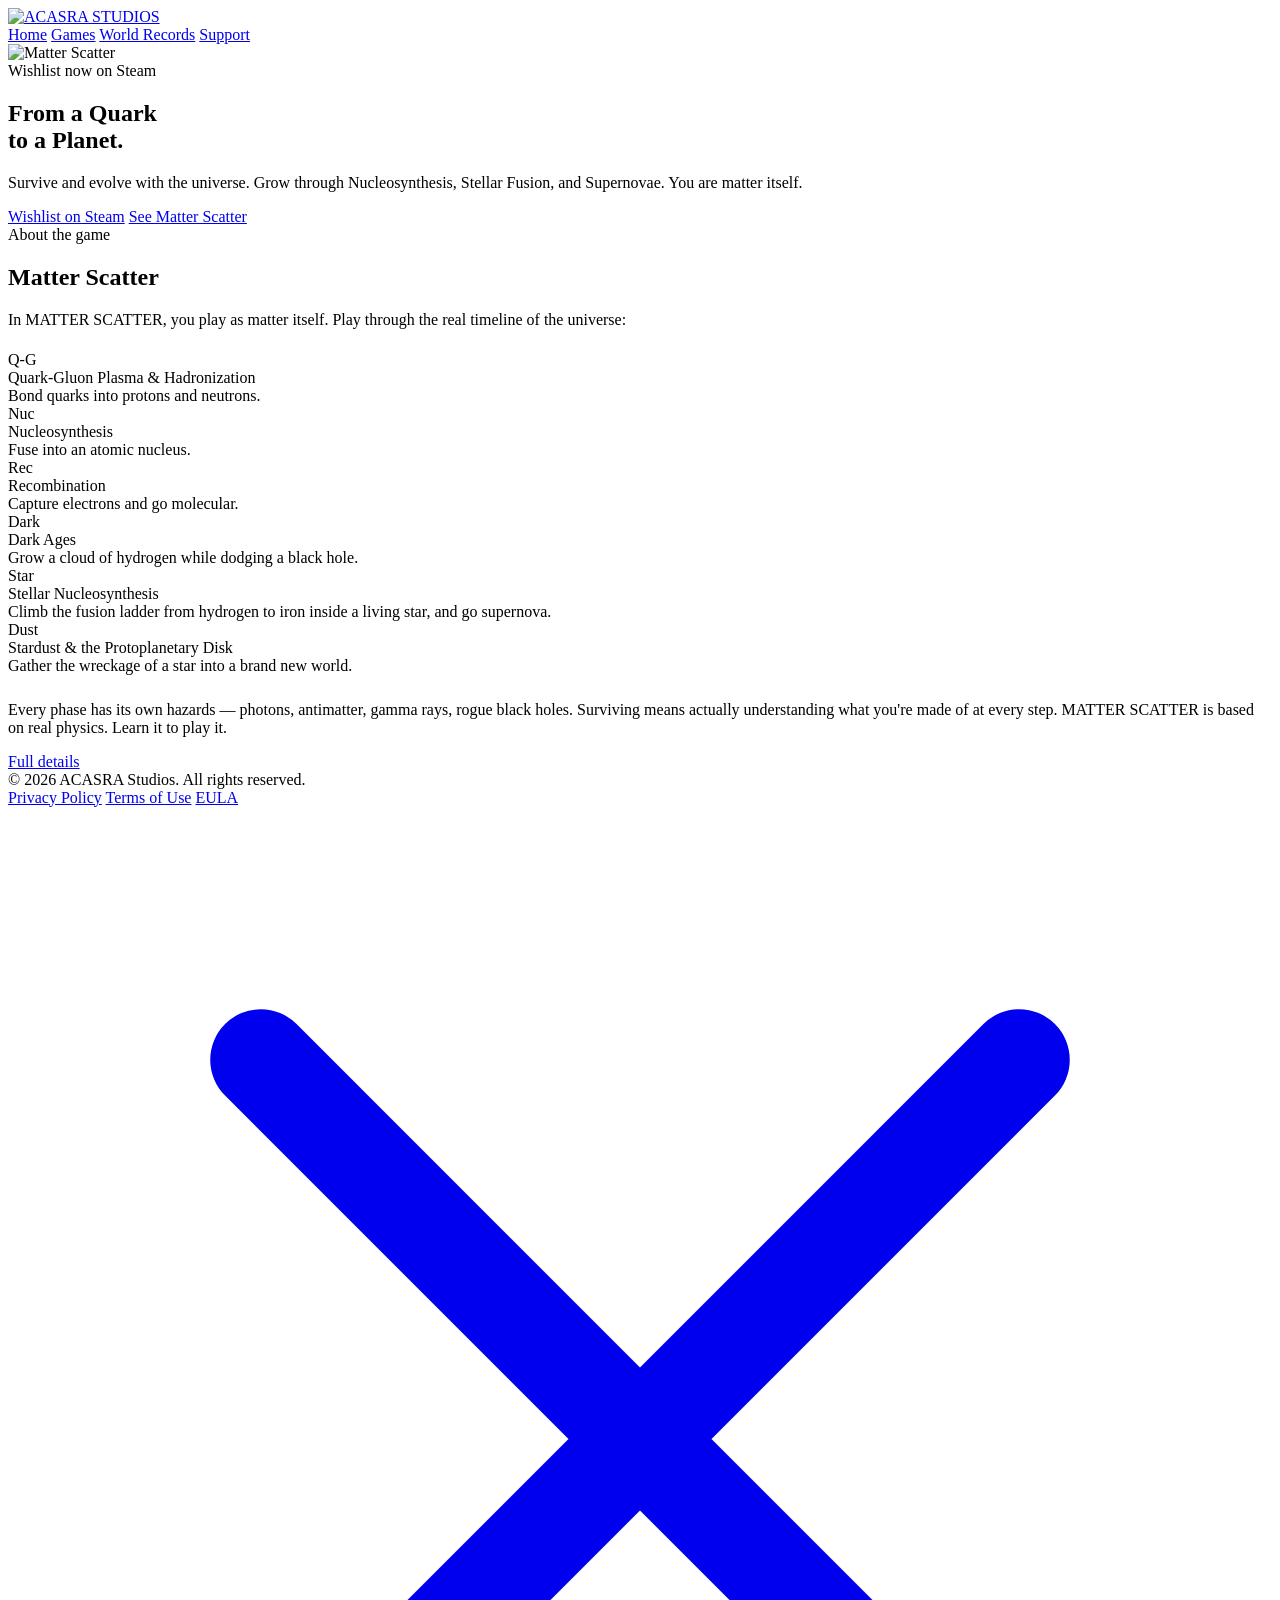
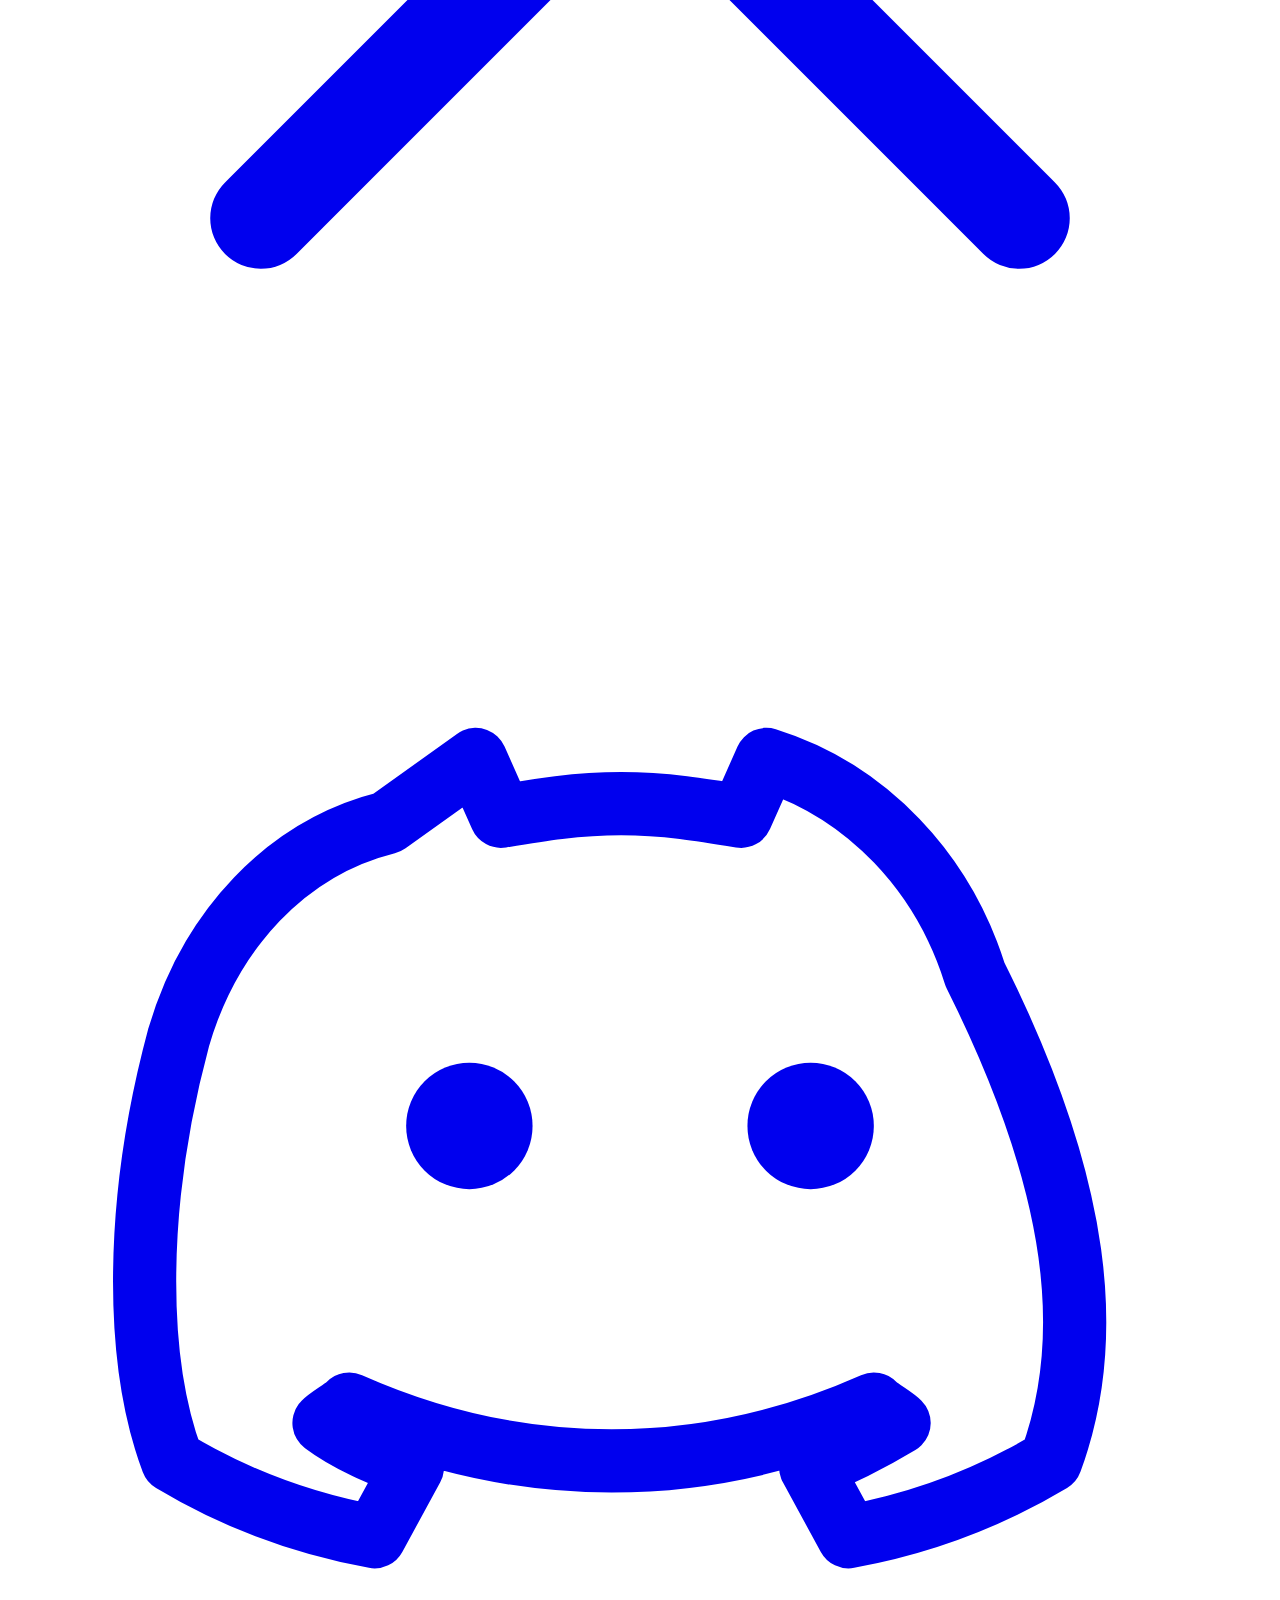
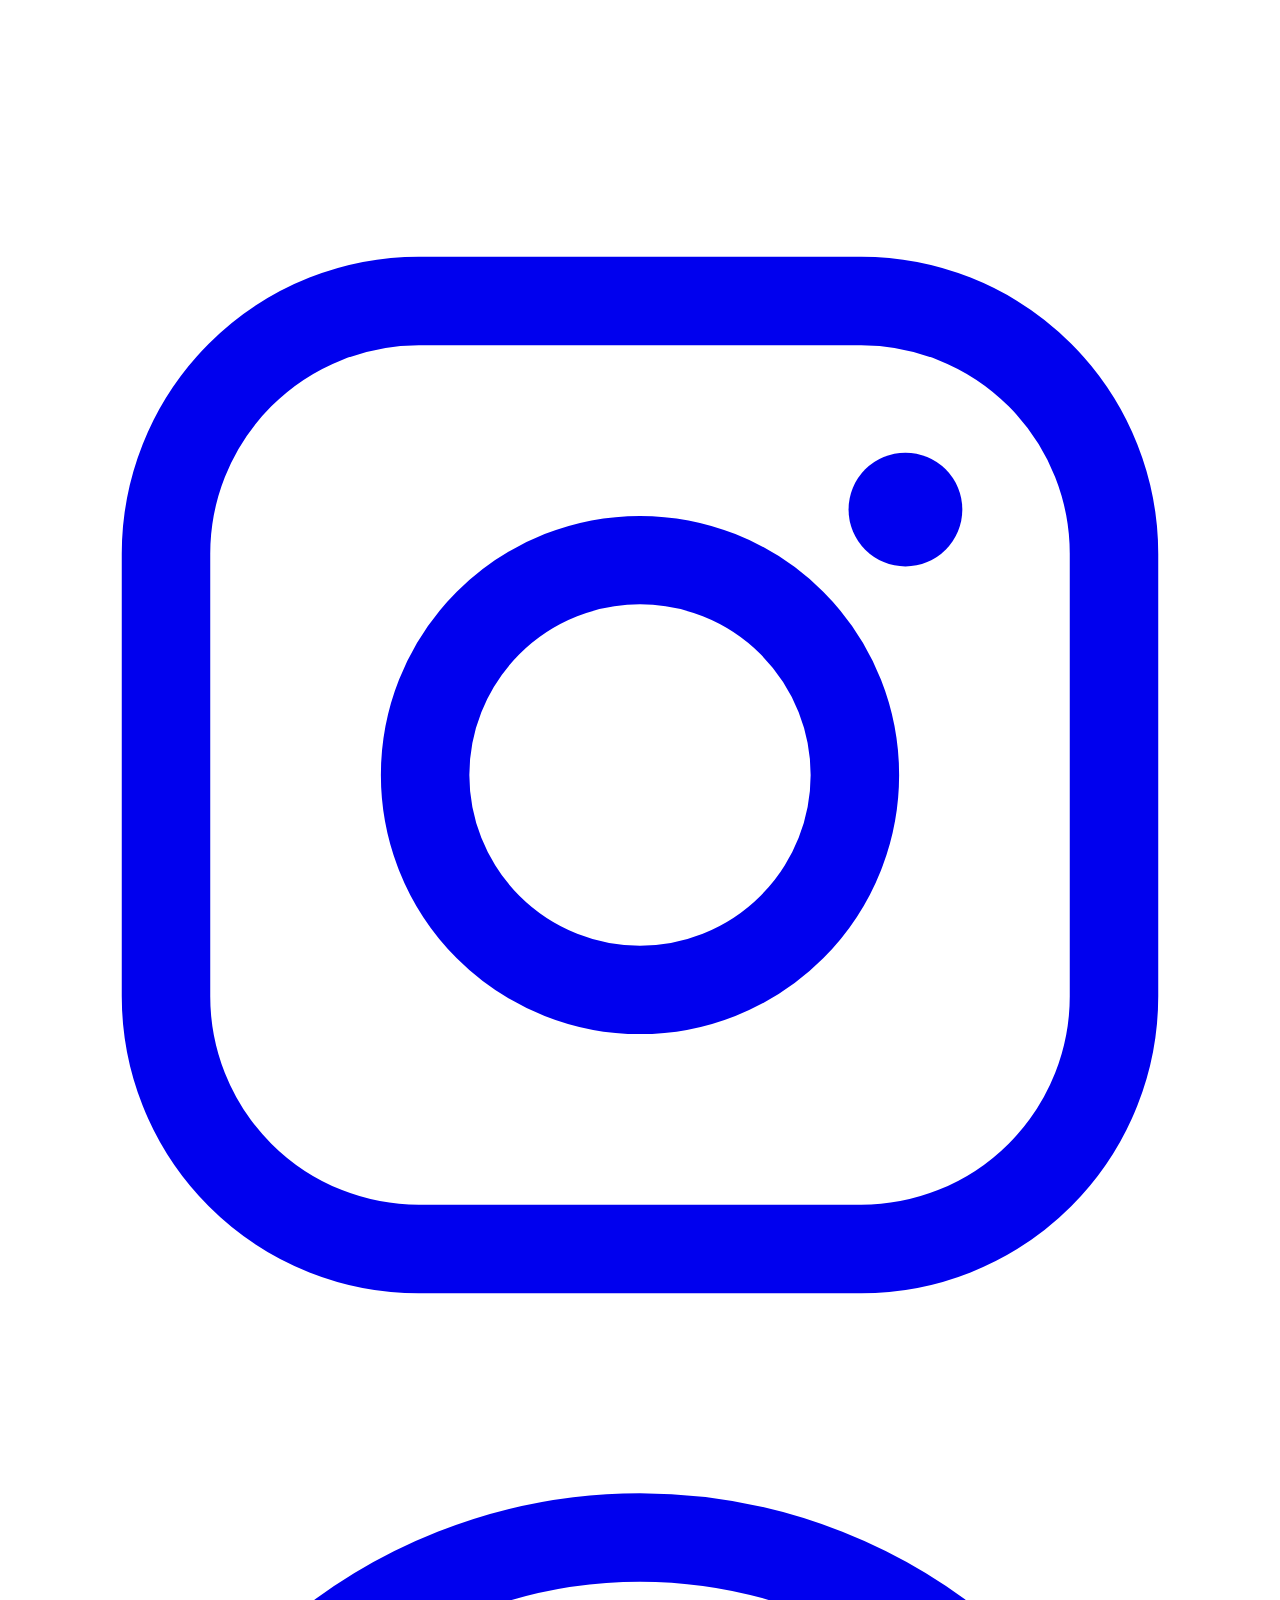
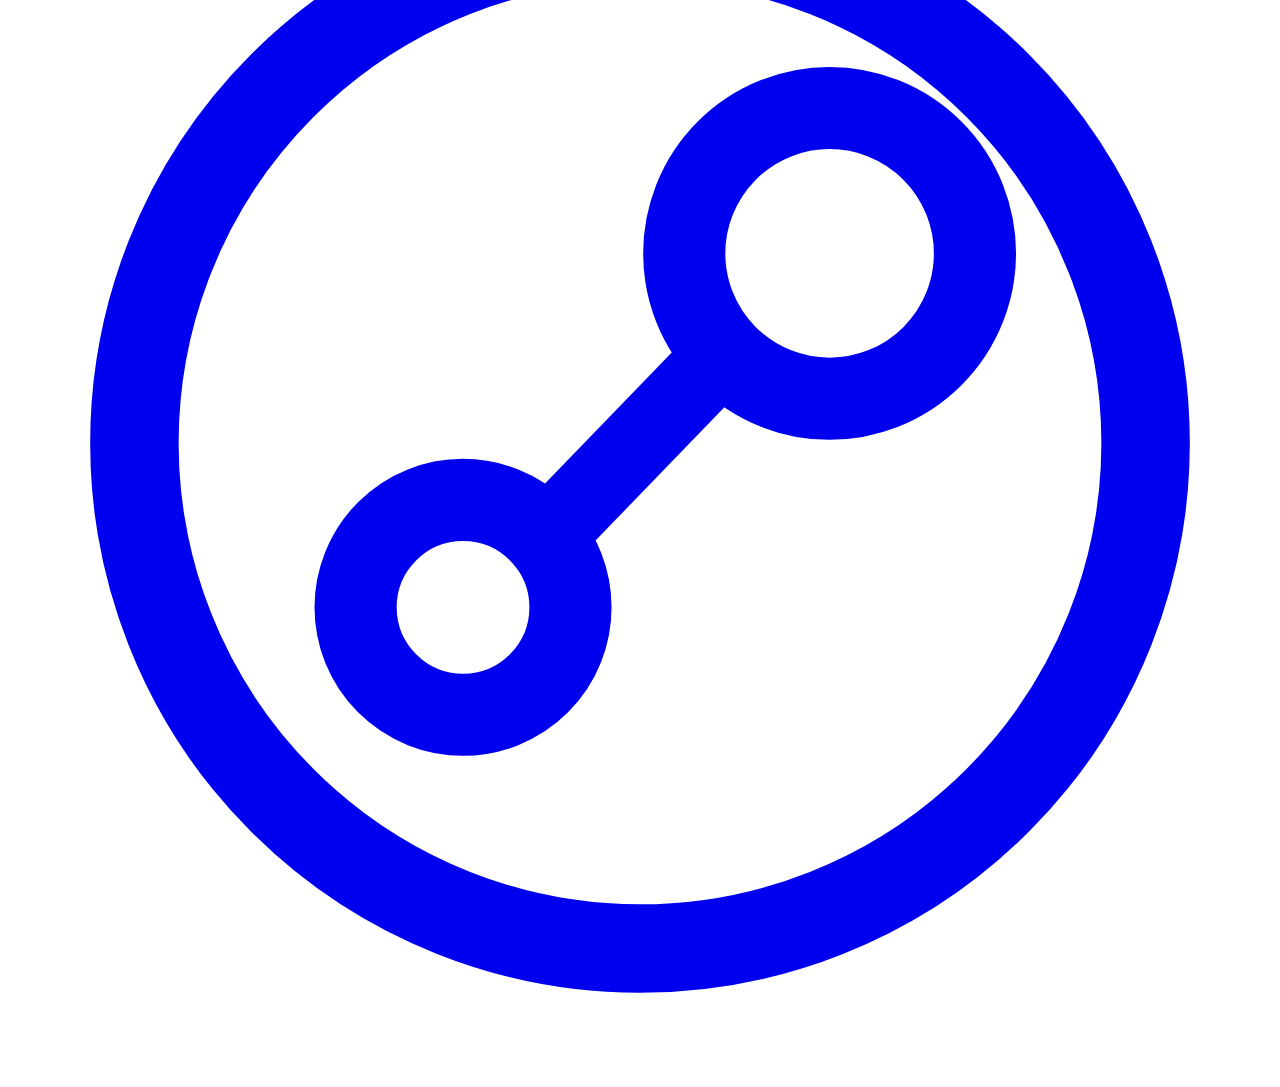
==== index.html @ 7c708f34 "Add files via upload" ====
<!DOCTYPE html>
<html lang="en">
<head>
<meta charset="UTF-8">
<meta name="viewport" content="width=device-width, initial-scale=1">
<title>ACASRA Studios — Independent Game Studio</title>
<meta name="description" content="From a Quark to a Planet. Matter Scatter is an indie game where you play as matter itself, growing through the real timeline of the universe.">
<link rel="icon" href="assets/img/icon.png">
<link rel="stylesheet" href="assets/css/style.css">
</head>
<body>

<header class="site-header">
  <a href="index.html" class="brand">
    <img src="assets/img/acasra-logo.png" alt="ACASRA STUDIOS">
  </a>
  <nav class="main-nav">
    <a href="index.html" class="active">Home</a>
    <a href="games.html">Games</a>
    <a href="world-records.html">World Records</a>
    <a href="support.html">Support</a>
  </nav>
</header>

<main>

  <!-- Section 1 — hero -->
  <section class="hero-full">
    <div class="wrap">
      <img class="hero-logo" src="assets/img/matter-scatter-logo.png" alt="Matter Scatter">
      <div class="eyebrow">Wishlist now on Steam</div>
      <h1>From a Quark<br>to a Planet.</h1>
      <p class="lede">Survive and evolve with the universe. Grow through Nucleosynthesis, Stellar Fusion, and Supernovae. You are matter itself.</p>
      <div class="btn-row">
        <a class="btn primary" href="https://store.steampowered.com/app/5090750/" target="_blank" rel="noopener">Wishlist on Steam</a>
        <a class="btn" href="games.html">See Matter Scatter</a>
      </div>
    </div>
  </section>

  <!-- Section 2 — the real Steam "About This Game" copy, not a rewrite -->
  <section class="tight alt">
    <div class="wrap">
      <div class="eyebrow">About the game</div>
      <h2>Matter Scatter</h2>
      <p class="lede" style="margin-bottom:22px;">In MATTER SCATTER, you play as matter itself. Play through the real timeline of the universe:</p>
      <div class="timeline">
        <div class="t-row"><div class="t-dot">Q-G</div><div class="t-body"><div class="t-name">Quark-Gluon Plasma &amp; Hadronization</div><div class="t-desc">Bond quarks into protons and neutrons.</div></div></div>
        <div class="t-row"><div class="t-dot">Nuc</div><div class="t-body"><div class="t-name">Nucleosynthesis</div><div class="t-desc">Fuse into an atomic nucleus.</div></div></div>
        <div class="t-row"><div class="t-dot">Rec</div><div class="t-body"><div class="t-name">Recombination</div><div class="t-desc">Capture electrons and go molecular.</div></div></div>
        <div class="t-row"><div class="t-dot">Dark</div><div class="t-body"><div class="t-name">Dark Ages</div><div class="t-desc">Grow a cloud of hydrogen while dodging a black hole.</div></div></div>
        <div class="t-row"><div class="t-dot">Star</div><div class="t-body"><div class="t-name">Stellar Nucleosynthesis</div><div class="t-desc">Climb the fusion ladder from hydrogen to iron inside a living star, and go supernova.</div></div></div>
        <div class="t-row"><div class="t-dot">Dust</div><div class="t-body"><div class="t-name">Stardust &amp; the Protoplanetary Disk</div><div class="t-desc">Gather the wreckage of a star into a brand new world.</div></div></div>
      </div>
      <p style="margin-top:26px;">Every phase has its own hazards — photons, antimatter, gamma rays, rogue black holes. Surviving means actually understanding what you're made of at every step. MATTER SCATTER is based on real physics. Learn it to play it.</p>
      <div class="btn-row">
        <a class="btn primary" href="games.html">Full details</a>
      </div>
    </div>
  </section>

</main>

<footer>
  <div class="footer-inner">
    <div class="footer-copy">&copy; 2026 ACASRA Studios. All rights reserved.</div>
    <div class="footer-right">
      <div class="footer-links">
        <a href="support.html#privacy">Privacy Policy</a>
        <a href="support.html#terms">Terms of Use</a>
        <a href="support.html#eula">EULA</a>
      </div>
      <div class="footer-social">
        <a href="https://x.com/acasrastudios" target="_blank" rel="noopener" aria-label="X (Twitter)" title="X">
          <svg viewBox="0 0 20 20" xmlns="http://www.w3.org/2000/svg"><path d="M4 4L16 16M16 4L4 16" stroke="currentColor" stroke-width="1.6" stroke-linecap="round"/></svg>
        </a>
        <!-- TODO(Sun): drop in the real Discord invite link -->
        <a href="#" aria-label="Discord" title="Discord (link TBD)">
          <svg viewBox="0 0 20 20" xmlns="http://www.w3.org/2000/svg"><path d="M6 5.5c-1.6.4-2.8 1.7-3.3 3.4C2 11.5 2 14 2.6 15.6c1 .6 2.1 1 3.2 1.2l.6-1.1c-.5-.2-1-.4-1.4-.7.1-.1.3-.2.4-.3 2.7 1.2 5.6 1.2 8.3 0 .1.1.3.2.4.3-.5.3-.9.5-1.4.7l.6 1.1c1.1-.2 2.2-.6 3.2-1.2.7-1.9.5-4.3-1.2-7.7-.5-1.6-1.7-2.9-3.3-3.4l-.4.9c-.6-.1-1.2-.2-1.9-.2s-1.3.1-1.9.2l-.4-.9z" stroke="currentColor" stroke-width="1" fill="none" stroke-linejoin="round"/><circle cx="7.3" cy="10.3" r="1" fill="currentColor"/><circle cx="12.7" cy="10.3" r="1" fill="currentColor"/></svg>
        </a>
        <a href="https://instagram.com/acasrastudios" target="_blank" rel="noopener" aria-label="Instagram" title="Instagram">
          <svg viewBox="0 0 20 20" xmlns="http://www.w3.org/2000/svg"><rect x="2.5" y="2.5" width="15" height="15" rx="4" stroke="currentColor" stroke-width="1.4" fill="none"/><circle cx="10" cy="10" r="3.4" stroke="currentColor" stroke-width="1.4" fill="none"/><circle cx="14.2" cy="5.8" r="0.9" fill="currentColor"/></svg>
        </a>
        <a href="https://store.steampowered.com/app/5090750/" target="_blank" rel="noopener" aria-label="Steam" title="Steam">
          <svg viewBox="0 0 20 20" xmlns="http://www.w3.org/2000/svg"><circle cx="10" cy="10" r="8" stroke="currentColor" stroke-width="1.4" fill="none"/><circle cx="7.2" cy="12.6" r="1.7" stroke="currentColor" stroke-width="1.3" fill="none"/><circle cx="13" cy="7" r="2.3" stroke="currentColor" stroke-width="1.3" fill="none"/><line x1="8.6" y1="11.4" x2="11.5" y2="8.4" stroke="currentColor" stroke-width="1.2"/></svg>
        </a>
      </div>
    </div>
  </div>
</footer>

</body>
</html>
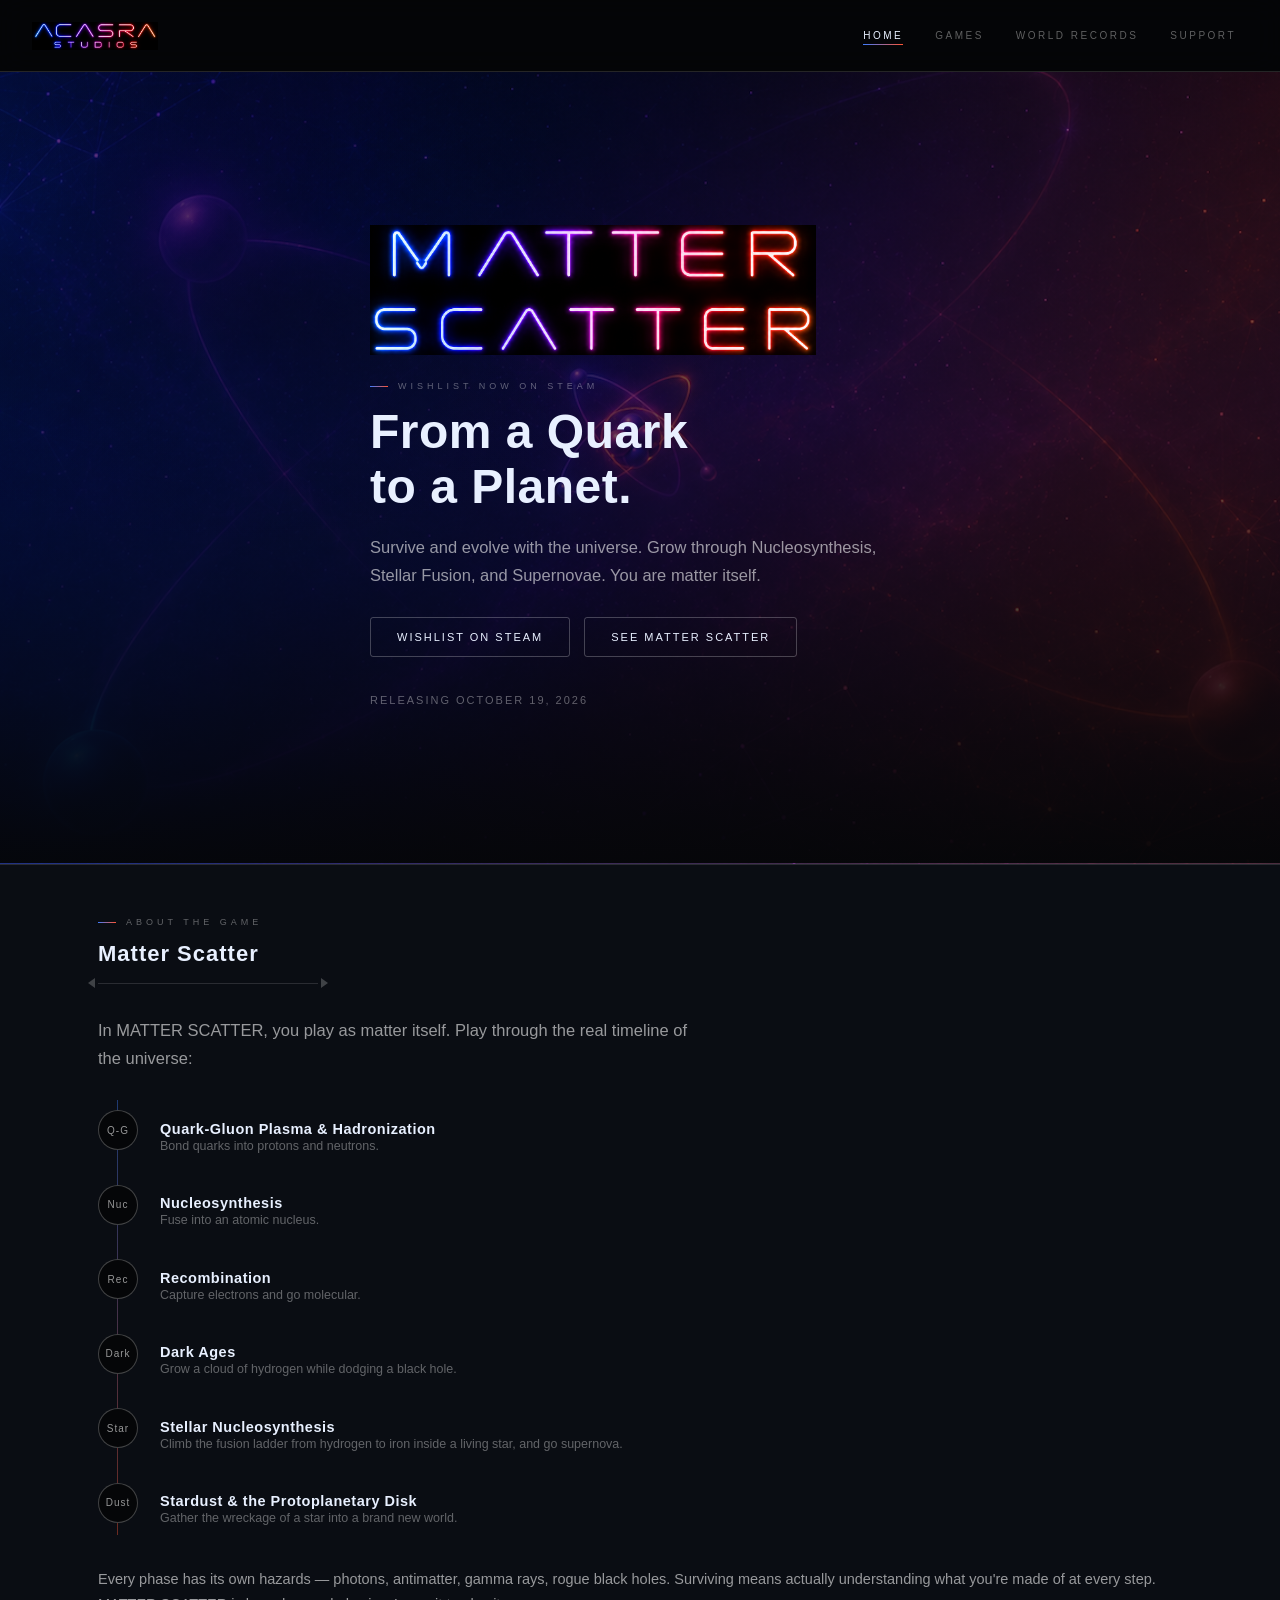
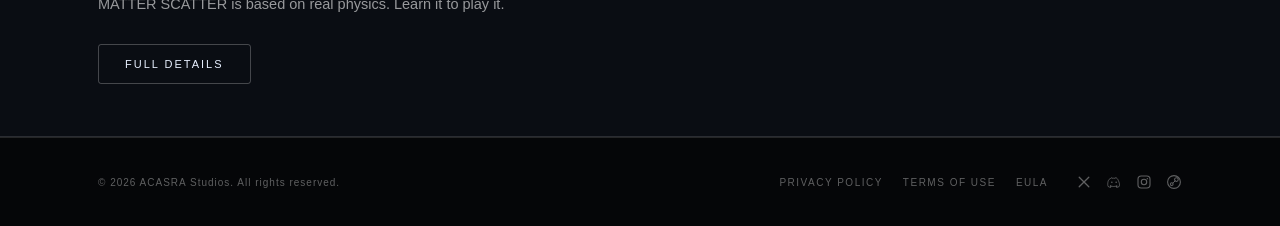
==== commit 05c79037: "Add files via upload" ====
--- a/index.html
+++ b/index.html
@@ -32,9 +32,10 @@
       <h1>From a Quark<br>to a Planet.</h1>
       <p class="lede">Survive and evolve with the universe. Grow through Nucleosynthesis, Stellar Fusion, and Supernovae. You are matter itself.</p>
       <div class="btn-row">
-        <a class="btn primary" href="https://store.steampowered.com/app/5090750/" target="_blank" rel="noopener">Wishlist on Steam</a>
+        <a class="btn" href="https://store.steampowered.com/app/5090750/" target="_blank" rel="noopener">Wishlist on Steam</a>
         <a class="btn" href="games.html">See Matter Scatter</a>
       </div>
+      <p style="margin-top:34px;font-size:11px;letter-spacing:2px;text-transform:uppercase;color:var(--ink-faint);">Releasing October 19, 2026</p>
     </div>
   </section>
 
@@ -54,7 +55,7 @@
       </div>
       <p style="margin-top:26px;">Every phase has its own hazards — photons, antimatter, gamma rays, rogue black holes. Surviving means actually understanding what you're made of at every step. MATTER SCATTER is based on real physics. Learn it to play it.</p>
       <div class="btn-row">
-        <a class="btn primary" href="games.html">Full details</a>
+        <a class="btn" href="games.html">Full details</a>
       </div>
     </div>
   </section>
--- a/assets/css/style.css
+++ b/assets/css/style.css
@@ -0,0 +1,372 @@
+/* ACASRA STUDIOS — v2 stylesheet
+   Same DNA as the game's own menus (near-black bg, thin translucent borders,
+   uppercase letter-spaced type, small underline+arrow-cap title decoration,
+   blue/red accent pair) but with a more varied page rhythm: a real photo
+   hero on Home/Studio/Games, alternating section tint, a phase timeline,
+   pillar cards, and a sticky blurred header. Contact, World Records, and
+   the legal pages stay plain — no hero photo — by design. */
+
+:root{
+  --bg:#050608;
+  --bg-alt:#0a0d13;
+  --ink:#e8f0ff;
+  --ink-dim:rgba(255,255,255,0.58);
+  --ink-faint:rgba(255,255,255,0.36);
+  --line:rgba(255,255,255,0.13);
+  --line-strong:rgba(255,255,255,0.24);
+  --blue:#3d7cff;
+  --blue-glow:rgba(61,124,255,0.35);
+  --red:#ff5533;
+  --red-glow:rgba(255,85,51,0.35);
+  --green:#3ecf7e;
+  --maxw:1140px;
+  --header-h:72px;
+  --radius:8px;
+}
+
+*{margin:0;padding:0;box-sizing:border-box;}
+
+html{scroll-behavior:smooth;}
+
+html,body{
+  background:var(--bg);
+  color:var(--ink);
+  font-family:-apple-system,BlinkMacSystemFont,"Segoe UI",Helvetica,Arial,sans-serif;
+  -webkit-font-smoothing:antialiased;
+}
+
+body{min-height:100vh;display:flex;flex-direction:column;}
+
+a{color:inherit;text-decoration:none;}
+img{display:block;max-width:100%;}
+
+/* Faint fixed starfield behind everything */
+body::before{
+  content:'';
+  position:fixed;inset:0;
+  background-image:
+    radial-gradient(1px 1px at 10% 20%, rgba(255,255,255,0.5), transparent),
+    radial-gradient(1px 1px at 80% 10%, rgba(255,255,255,0.4), transparent),
+    radial-gradient(1px 1px at 45% 70%, rgba(255,255,255,0.35), transparent),
+    radial-gradient(1px 1px at 65% 85%, rgba(255,255,255,0.3), transparent),
+    radial-gradient(1px 1px at 25% 55%, rgba(255,255,255,0.4), transparent),
+    radial-gradient(1px 1px at 90% 60%, rgba(255,255,255,0.3), transparent),
+    radial-gradient(1px 1px at 15% 90%, rgba(255,255,255,0.35), transparent),
+    radial-gradient(1px 1px at 55% 30%, rgba(255,255,255,0.3), transparent);
+  background-repeat:repeat;
+  background-size:600px 600px;
+  pointer-events:none;
+  z-index:0;
+  opacity:0.55;
+}
+
+/* ── Header / nav ─────────────────────────────────────────────────────── */
+.site-header{
+  position:sticky;top:0;z-index:20;
+  height:var(--header-h);
+  display:flex;align-items:center;justify-content:space-between;
+  padding:0 32px;
+  border-bottom:1px solid var(--line);
+  background:rgba(5,6,8,0.72);
+  backdrop-filter:blur(14px);-webkit-backdrop-filter:blur(14px);
+}
+.brand{display:flex;align-items:center;gap:12px;}
+.brand img{height:28px;width:auto;}
+nav.main-nav{display:flex;gap:8px;flex-wrap:wrap;}
+nav.main-nav a{
+  position:relative;
+  font-size:10px;letter-spacing:2.5px;text-transform:uppercase;
+  color:var(--ink-faint);
+  padding:8px 12px;
+  transition:color 0.15s;
+}
+nav.main-nav a::after{
+  content:'';position:absolute;left:12px;right:12px;bottom:4px;height:1px;
+  background:linear-gradient(90deg,var(--blue),var(--red));
+  transform:scaleX(0);transform-origin:left;
+  transition:transform 0.2s ease;
+}
+nav.main-nav a:hover{color:var(--ink);}
+nav.main-nav a:hover::after{transform:scaleX(1);}
+nav.main-nav a.active{color:var(--ink);}
+nav.main-nav a.active::after{transform:scaleX(1);}
+.nav-toggle{display:none;}
+
+/* ── Layout shell ─────────────────────────────────────────────────────── */
+main{flex:1;position:relative;z-index:1;}
+.wrap{max-width:var(--maxw);margin:0 auto;padding:0 28px;}
+section{padding:80px 0;position:relative;}
+section.tight{padding:52px 0;}
+section.alt{background:var(--bg-alt);border-top:1px solid var(--line);border-bottom:1px solid var(--line);}
+
+/* ── Headings ─────────────────────────────────────────────────────────── */
+.eyebrow{
+  font-size:9px;letter-spacing:4px;text-transform:uppercase;
+  color:var(--ink-faint);margin-bottom:14px;
+  display:flex;align-items:center;gap:10px;
+}
+.eyebrow::before{content:'';width:18px;height:1px;background:linear-gradient(90deg,var(--blue),var(--red));}
+h1{
+  font-size:clamp(28px,5vw,48px);
+  font-weight:600;letter-spacing:0.5px;
+  line-height:1.14;
+  margin-bottom:18px;
+}
+h2{
+  font-size:22px;font-weight:600;letter-spacing:1px;
+  position:relative;display:inline-block;
+  padding-bottom:16px;margin-bottom:32px;
+  border-bottom:1px solid var(--line);
+  min-width:220px;
+}
+h2::before,h2::after{
+  content:'';position:absolute;bottom:-5px;width:0;height:0;
+  border-top:5px solid transparent;border-bottom:5px solid transparent;
+}
+h2::before{left:-10px;border-right:7px solid rgba(255,255,255,0.22);}
+h2::after{right:-10px;border-left:7px solid rgba(255,255,255,0.22);}
+h3{font-size:15px;letter-spacing:1px;font-weight:600;margin-bottom:10px;}
+p{line-height:1.7;color:var(--ink-dim);font-size:14.5px;}
+p+p{margin-top:14px;}
+.lede{font-size:16.5px;max-width:600px;}
+
+/* ── Buttons ──────────────────────────────────────────────────────────── */
+.btn{
+  display:inline-flex;align-items:center;gap:8px;
+  font-size:11px;letter-spacing:2px;text-transform:uppercase;
+  padding:13px 26px;
+  border:1px solid var(--line-strong);
+  border-radius:3px;
+  color:var(--ink);
+  transition:border-color 0.15s,background 0.15s,transform 0.15s;
+}
+.btn:hover{border-color:rgba(255,255,255,0.55);transform:translateY(-1px);}
+.btn.primary{
+  background:linear-gradient(135deg,var(--blue),var(--red));
+  border-color:transparent;
+}
+.btn.primary:hover{filter:brightness(1.12);}
+.btn-row{display:flex;gap:14px;flex-wrap:wrap;margin-top:28px;}
+
+/* ── Full hero (Home) ────────────────────────────────────────────────── */
+.hero-full{
+  position:relative;
+  min-height:88vh;
+  display:flex;align-items:center;
+  background-image:url('../img/hero-bg.png');
+  background-size:cover;background-position:center;
+  background-attachment:fixed;
+  border-bottom:1px solid var(--line);
+  overflow:hidden;
+}
+.hero-full::after{
+  content:'';position:absolute;inset:0;
+  background:
+    radial-gradient(ellipse 70% 60% at 20% 30%, rgba(5,6,8,0.25), transparent 60%),
+    linear-gradient(180deg,rgba(5,6,8,0.45) 0%,rgba(5,6,8,0.55) 45%,rgba(5,6,8,0.97) 100%);
+}
+.hero-full .wrap{position:relative;z-index:1;}
+.hero-logo{height:130px;width:auto;max-width:100%;margin-bottom:26px;}
+.hero-full .lede{max-width:540px;}
+
+@media(max-width:640px){
+  .hero-logo{height:78px;}
+}
+
+/* ── Mini hero (Studio / Games page headers) ─────────────────────────── */
+.hero-mini{
+  position:relative;
+  min-height:38vh;
+  display:flex;align-items:flex-end;
+  background-image:url('../img/hero-bg.png');
+  background-size:cover;background-position:center;
+  border-bottom:1px solid var(--line);
+  overflow:hidden;
+}
+.hero-mini::after{
+  content:'';position:absolute;inset:0;
+  background:linear-gradient(180deg,rgba(5,6,8,0.55) 0%,rgba(5,6,8,0.75) 55%,rgba(5,6,8,0.98) 100%);
+}
+.hero-mini .wrap{position:relative;z-index:1;padding-bottom:36px;}
+.hero-mini h1{margin-bottom:10px;}
+.hero-mini .lede{margin-bottom:0;}
+
+/* ── Plain page header (Contact / World Records / Legal) — no photo ──── */
+.page-header{
+  position:relative;
+  padding:64px 0 8px;
+  border-bottom:1px solid var(--line);
+  overflow:hidden;
+}
+.page-header::before{
+  content:'';position:absolute;top:-40%;left:50%;transform:translateX(-50%);
+  width:800px;height:400px;
+  background:radial-gradient(ellipse at center, rgba(61,124,255,0.10), transparent 65%);
+  pointer-events:none;
+}
+.page-header .wrap{position:relative;}
+
+/* ── Cards / grid ─────────────────────────────────────────────────────── */
+.grid{display:grid;grid-template-columns:repeat(auto-fit,minmax(230px,1fr));gap:20px;margin-top:8px;}
+.card{
+  position:relative;
+  border:1px solid var(--line);
+  border-radius:var(--radius);
+  padding:26px 24px;
+  background:rgba(255,255,255,0.02);
+  transition:transform 0.18s ease,border-color 0.18s ease,background 0.18s ease;
+  overflow:hidden;
+}
+.card::before{
+  content:'';position:absolute;top:0;left:0;right:0;height:2px;
+  background:linear-gradient(90deg,var(--blue),var(--red));
+  transform:scaleX(0);transform-origin:left;transition:transform 0.25s ease;
+}
+.card:hover{transform:translateY(-3px);border-color:var(--line-strong);background:rgba(255,255,255,0.035);}
+.card:hover::before{transform:scaleX(1);}
+.card h3{color:var(--ink);}
+.card p{font-size:13px;}
+
+/* Pillars — used on the Studio page */
+.pillars{display:grid;grid-template-columns:repeat(auto-fit,minmax(240px,1fr));gap:20px;margin-top:8px;}
+.pillar{border:1px solid var(--line);border-radius:var(--radius);padding:28px 24px;background:rgba(255,255,255,0.02);}
+.pillar .num{
+  font-size:11px;letter-spacing:2px;color:var(--ink-faint);
+  display:inline-block;padding:4px 10px;border:1px solid var(--line);border-radius:20px;margin-bottom:16px;
+}
+.pillar h3{font-size:16px;margin-bottom:8px;}
+.pillar p{font-size:13px;}
+
+/* ── Phase timeline — used on the Games page ─────────────────────────── */
+.timeline{position:relative;margin-top:8px;}
+.timeline::before{
+  content:'';position:absolute;left:19px;top:6px;bottom:6px;width:1px;
+  background:linear-gradient(180deg,var(--blue),var(--red));
+  opacity:0.4;
+}
+.t-row{position:relative;display:flex;gap:22px;padding:16px 0;align-items:baseline;}
+.t-dot{
+  flex:0 0 auto;width:40px;height:40px;border-radius:50%;
+  border:1px solid var(--line-strong);background:var(--bg);
+  display:flex;align-items:center;justify-content:center;
+  font-size:10px;letter-spacing:1px;color:var(--ink-dim);
+  position:relative;z-index:1;
+}
+.t-body{padding-top:2px;}
+.t-body .t-name{font-size:14.5px;font-weight:600;letter-spacing:0.5px;color:var(--ink);}
+.t-body .t-desc{font-size:12.5px;color:var(--ink-faint);margin-top:2px;}
+
+/* Screenshot iframes */
+.shot-grid{display:grid;grid-template-columns:repeat(auto-fit,minmax(280px,1fr));gap:16px;margin-top:8px;}
+.shot{
+  position:relative;aspect-ratio:16/9;
+  border:1px solid var(--line);border-radius:var(--radius);
+  overflow:hidden;background:#000;
+  transition:border-color 0.18s ease;
+}
+.shot:hover{border-color:var(--line-strong);}
+.shot iframe{position:absolute;top:0;left:0;width:100%;height:100%;border:0;pointer-events:none;}
+.shot .shot-label{
+  position:absolute;bottom:0;left:0;right:0;padding:8px 12px;
+  font-size:9px;letter-spacing:2px;text-transform:uppercase;
+  color:rgba(255,255,255,0.55);
+  background:linear-gradient(0deg,rgba(0,0,0,0.7),transparent);
+}
+
+/* ── Feature list rows ────────────────────────────────────────────────── */
+.feat-row{
+  display:flex;justify-content:space-between;align-items:baseline;
+  padding:14px 0;border-bottom:1px solid var(--line);
+  font-size:13px;
+}
+.feat-row:last-child{border-bottom:none;}
+.feat-row span:first-child{color:var(--ink-faint);letter-spacing:1px;text-transform:uppercase;font-size:10.5px;}
+.feat-row span:last-child{color:var(--ink);text-align:right;}
+
+/* ── Footer ───────────────────────────────────────────────────────────── */
+footer{
+  position:relative;z-index:1;
+  border-top:1px solid var(--line);
+  padding:36px 0;
+  margin-top:auto;
+}
+.footer-inner{
+  max-width:var(--maxw);margin:0 auto;padding:0 28px;
+  display:flex;justify-content:space-between;align-items:center;flex-wrap:wrap;gap:16px;
+}
+.footer-right{display:flex;align-items:center;gap:28px;flex-wrap:wrap;}
+.footer-links{display:flex;gap:20px;flex-wrap:wrap;}
+.footer-links a{font-size:10px;letter-spacing:1.5px;text-transform:uppercase;color:var(--ink-faint);}
+.footer-links a:hover{color:var(--ink-dim);}
+.footer-copy{font-size:10px;color:var(--ink-faint);letter-spacing:1px;}
+.footer-social{display:flex;align-items:center;gap:14px;}
+.footer-social a{color:var(--ink-faint);display:inline-flex;transition:color 0.15s;}
+.footer-social a:hover{color:var(--ink);}
+.footer-social svg{width:16px;height:16px;display:block;}
+
+/* ── Legal pages ──────────────────────────────────────────────────────── */
+.legal p,.legal li{color:var(--ink-dim);font-size:13.5px;}
+.legal h2{font-size:17px;min-width:0;}
+.legal ul{margin:10px 0 10px 22px;}
+.legal li{margin-bottom:6px;line-height:1.6;}
+.legal .updated{font-size:10px;letter-spacing:1.5px;text-transform:uppercase;color:var(--ink-faint);margin-bottom:12px;}
+.notice-box{
+  border:1px solid var(--line);border-left:2px solid var(--blue);
+  padding:16px 20px;border-radius:4px;
+  background:rgba(61,124,255,0.05);
+  margin:24px 0 36px;
+}
+.notice-box p{font-size:12.5px;color:var(--ink-dim);}
+
+/* ── Legal accordion (Support page) ──────────────────────────────────────
+   2026-09-28 — minimal-site rebuild: Privacy/Terms/EULA used to be three
+   separate pages, each a full scroll of legal text. Folded into one Support
+   page per Sun's "only 2 sections per page, don't want too much scrolling"
+   brief — native <details>/<summary> collapses each doc by default so the
+   page is short until someone actually wants to read one, no JS needed. */
+.legal-accordion{border-top:1px solid var(--line);}
+.legal-accordion details{border-bottom:1px solid var(--line);}
+.legal-accordion summary{
+  cursor:pointer;list-style:none;
+  display:flex;align-items:center;justify-content:space-between;gap:16px;
+  padding:20px 2px;
+  font-size:13px;letter-spacing:1.5px;text-transform:uppercase;color:var(--ink);
+  transition:color 0.15s;
+}
+.legal-accordion summary::-webkit-details-marker{display:none;}
+.legal-accordion summary:hover{color:var(--ink-dim);}
+.legal-accordion summary .updated{margin:0;font-size:10px;color:var(--ink-faint);letter-spacing:1.5px;text-transform:uppercase;}
+.legal-accordion summary::after{
+  content:'+';font-size:18px;line-height:1;color:var(--ink-faint);flex:0 0 auto;
+  transition:transform 0.2s ease;
+}
+.legal-accordion details[open] summary::after{content:'\2212';}
+.legal-accordion .legal-body{padding:0 2px 30px;}
+
+/* ── Placeholder state (World Records) ───────────────────────────────── */
+.placeholder-box{
+  border:1px dashed var(--line);
+  border-radius:var(--radius);
+  padding:60px 30px;
+  text-align:center;
+  color:var(--ink-faint);
+}
+.placeholder-box .tag{
+  display:inline-block;font-size:9px;letter-spacing:2px;text-transform:uppercase;
+  padding:5px 12px;border:1px solid var(--line);border-radius:20px;
+  margin-bottom:18px;color:var(--ink-dim);
+}
+
+@media(max-width:760px){
+  .hero-full{background-attachment:scroll;}
+}
+
+@media(max-width:640px){
+  .site-header{padding:0 18px;}
+  nav.main-nav{gap:2px;}
+  nav.main-nav a{padding:8px 8px;font-size:9px;letter-spacing:1.6px;}
+  section{padding:52px 0;}
+  section.tight{padding:40px 0;}
+  .wrap{padding:0 20px;}
+  .t-row{gap:14px;}
+}
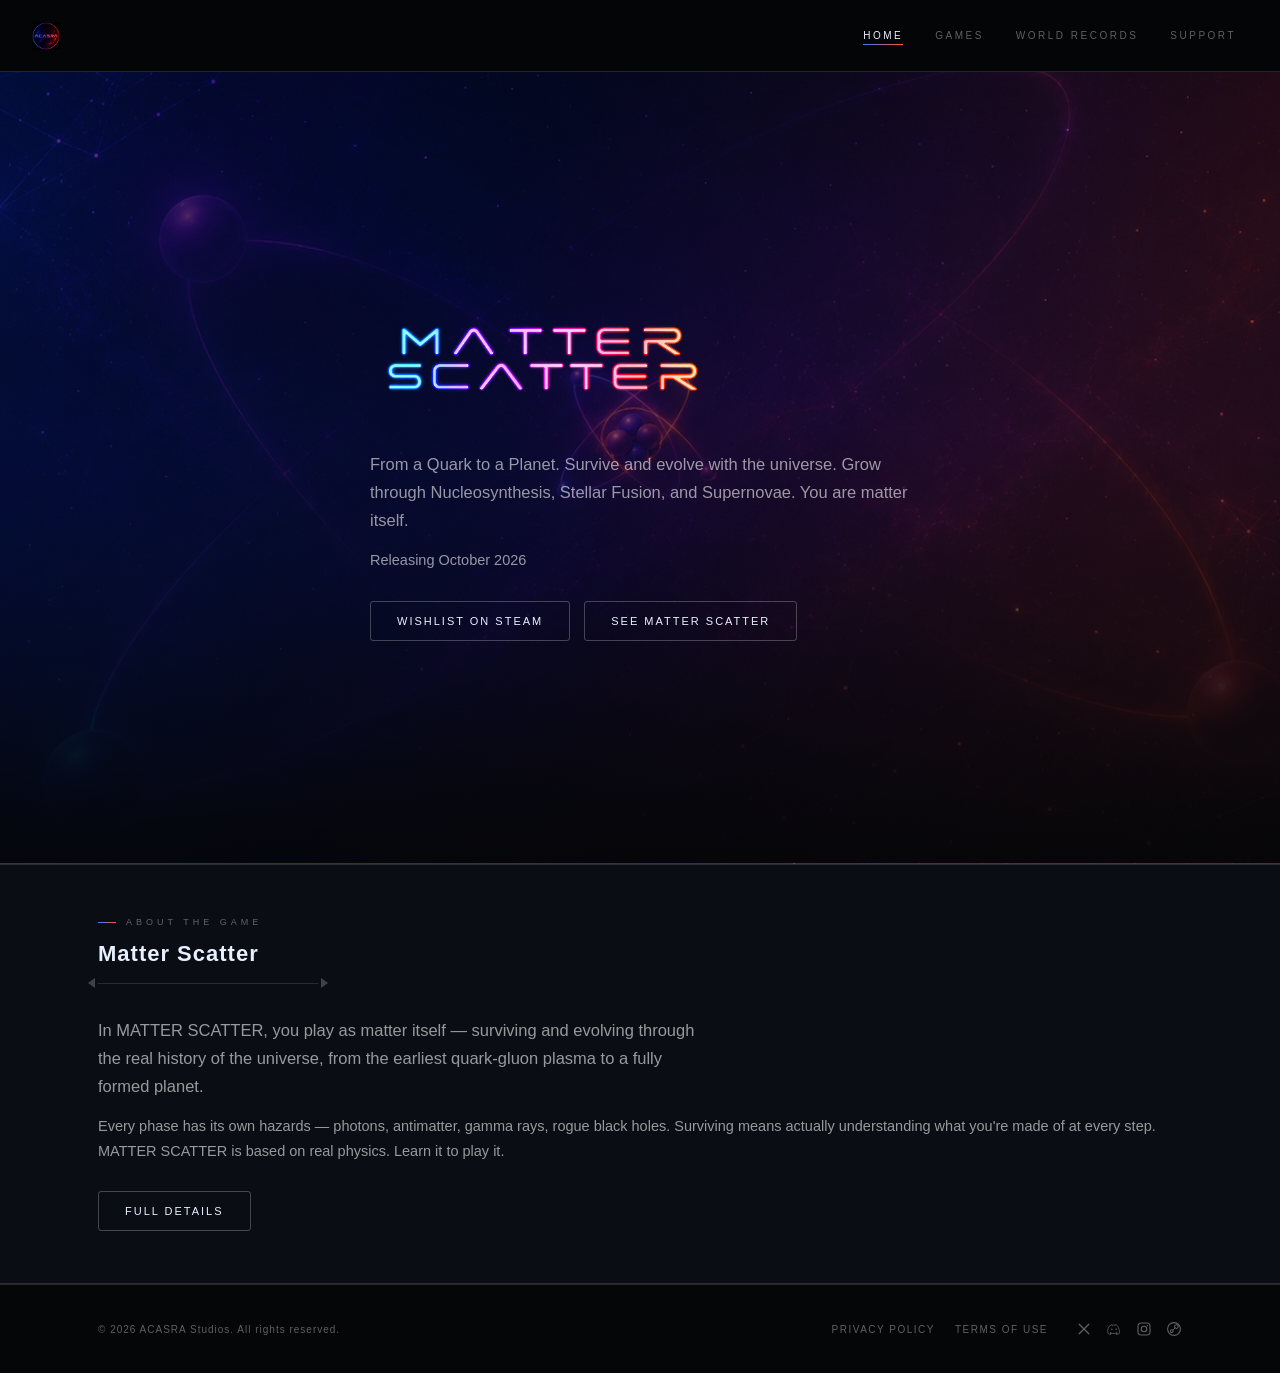
==== commit b00496fb: "Add files via upload" ====
--- a/index.html
+++ b/index.html
@@ -28,14 +28,12 @@
   <section class="hero-full">
     <div class="wrap">
       <img class="hero-logo" src="assets/img/matter-scatter-logo.png" alt="Matter Scatter">
-      <div class="eyebrow">Wishlist now on Steam</div>
-      <h1>From a Quark<br>to a Planet.</h1>
-      <p class="lede">Survive and evolve with the universe. Grow through Nucleosynthesis, Stellar Fusion, and Supernovae. You are matter itself.</p>
+      <p class="lede">From a Quark to a Planet. Survive and evolve with the universe. Grow through Nucleosynthesis, Stellar Fusion, and Supernovae. You are matter itself.</p>
+      <p class="release-date">Releasing October 2026</p>
       <div class="btn-row">
         <a class="btn" href="https://store.steampowered.com/app/5090750/" target="_blank" rel="noopener">Wishlist on Steam</a>
-        <a class="btn" href="games.html">See Matter Scatter</a>
+        <a class="btn" href="matter-scatter.html">See Matter Scatter</a>
       </div>
-      <p style="margin-top:34px;font-size:11px;letter-spacing:2px;text-transform:uppercase;color:var(--ink-faint);">Releasing October 19, 2026</p>
     </div>
   </section>
 
@@ -44,18 +42,10 @@
     <div class="wrap">
       <div class="eyebrow">About the game</div>
       <h2>Matter Scatter</h2>
-      <p class="lede" style="margin-bottom:22px;">In MATTER SCATTER, you play as matter itself. Play through the real timeline of the universe:</p>
-      <div class="timeline">
-        <div class="t-row"><div class="t-dot">Q-G</div><div class="t-body"><div class="t-name">Quark-Gluon Plasma &amp; Hadronization</div><div class="t-desc">Bond quarks into protons and neutrons.</div></div></div>
-        <div class="t-row"><div class="t-dot">Nuc</div><div class="t-body"><div class="t-name">Nucleosynthesis</div><div class="t-desc">Fuse into an atomic nucleus.</div></div></div>
-        <div class="t-row"><div class="t-dot">Rec</div><div class="t-body"><div class="t-name">Recombination</div><div class="t-desc">Capture electrons and go molecular.</div></div></div>
-        <div class="t-row"><div class="t-dot">Dark</div><div class="t-body"><div class="t-name">Dark Ages</div><div class="t-desc">Grow a cloud of hydrogen while dodging a black hole.</div></div></div>
-        <div class="t-row"><div class="t-dot">Star</div><div class="t-body"><div class="t-name">Stellar Nucleosynthesis</div><div class="t-desc">Climb the fusion ladder from hydrogen to iron inside a living star, and go supernova.</div></div></div>
-        <div class="t-row"><div class="t-dot">Dust</div><div class="t-body"><div class="t-name">Stardust &amp; the Protoplanetary Disk</div><div class="t-desc">Gather the wreckage of a star into a brand new world.</div></div></div>
-      </div>
-      <p style="margin-top:26px;">Every phase has its own hazards — photons, antimatter, gamma rays, rogue black holes. Surviving means actually understanding what you're made of at every step. MATTER SCATTER is based on real physics. Learn it to play it.</p>
+      <p class="lede" style="margin-bottom:14px;">In MATTER SCATTER, you play as matter itself — surviving and evolving through the real history of the universe, from the earliest quark-gluon plasma to a fully formed planet.</p>
+      <p>Every phase has its own hazards — photons, antimatter, gamma rays, rogue black holes. Surviving means actually understanding what you're made of at every step. MATTER SCATTER is based on real physics. Learn it to play it.</p>
       <div class="btn-row">
-        <a class="btn" href="games.html">Full details</a>
+        <a class="btn" href="matter-scatter.html">Full details</a>
       </div>
     </div>
   </section>
@@ -69,7 +59,6 @@
       <div class="footer-links">
         <a href="support.html#privacy">Privacy Policy</a>
         <a href="support.html#terms">Terms of Use</a>
-        <a href="support.html#eula">EULA</a>
       </div>
       <div class="footer-social">
         <a href="https://x.com/acasrastudios" target="_blank" rel="noopener" aria-label="X (Twitter)" title="X">
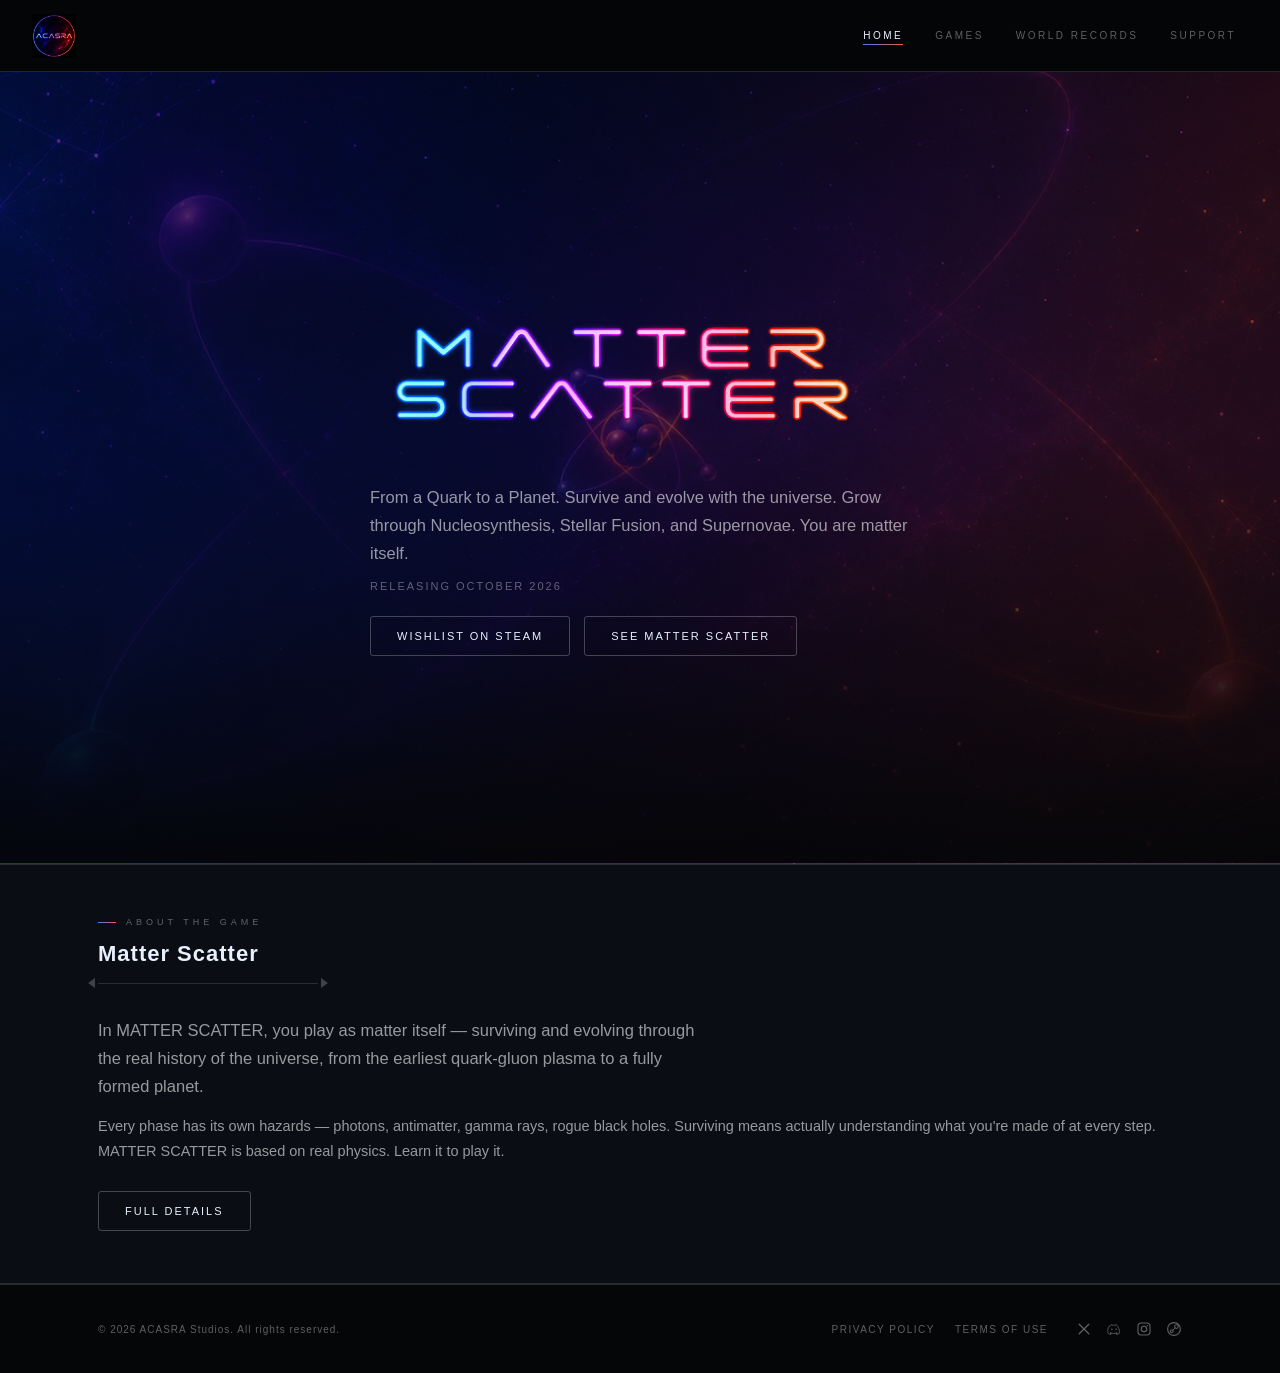
==== commit 7374ddaf: "Add files via upload" ====
--- a/index.html
+++ b/index.html
@@ -64,8 +64,7 @@
         <a href="https://x.com/acasrastudios" target="_blank" rel="noopener" aria-label="X (Twitter)" title="X">
           <svg viewBox="0 0 20 20" xmlns="http://www.w3.org/2000/svg"><path d="M4 4L16 16M16 4L4 16" stroke="currentColor" stroke-width="1.6" stroke-linecap="round"/></svg>
         </a>
-        <!-- TODO(Sun): drop in the real Discord invite link -->
-        <a href="#" aria-label="Discord" title="Discord (link TBD)">
+        <a href="https://discord.gg/h5hm8Tzet" target="_blank" rel="noopener" aria-label="Discord" title="Discord">
           <svg viewBox="0 0 20 20" xmlns="http://www.w3.org/2000/svg"><path d="M6 5.5c-1.6.4-2.8 1.7-3.3 3.4C2 11.5 2 14 2.6 15.6c1 .6 2.1 1 3.2 1.2l.6-1.1c-.5-.2-1-.4-1.4-.7.1-.1.3-.2.4-.3 2.7 1.2 5.6 1.2 8.3 0 .1.1.3.2.4.3-.5.3-.9.5-1.4.7l.6 1.1c1.1-.2 2.2-.6 3.2-1.2.7-1.9.5-4.3-1.2-7.7-.5-1.6-1.7-2.9-3.3-3.4l-.4.9c-.6-.1-1.2-.2-1.9-.2s-1.3.1-1.9.2l-.4-.9z" stroke="currentColor" stroke-width="1" fill="none" stroke-linejoin="round"/><circle cx="7.3" cy="10.3" r="1" fill="currentColor"/><circle cx="12.7" cy="10.3" r="1" fill="currentColor"/></svg>
         </a>
         <a href="https://instagram.com/acasrastudios" target="_blank" rel="noopener" aria-label="Instagram" title="Instagram">
--- a/assets/css/style.css
+++ b/assets/css/style.css
@@ -71,7 +71,7 @@
   backdrop-filter:blur(14px);-webkit-backdrop-filter:blur(14px);
 }
 .brand{display:flex;align-items:center;gap:12px;}
-.brand img{height:28px;width:auto;}
+.brand img{height:44px;width:auto;}
 nav.main-nav{display:flex;gap:8px;flex-wrap:wrap;}
 nav.main-nav a{
   position:relative;
@@ -166,11 +166,16 @@
     linear-gradient(180deg,rgba(5,6,8,0.45) 0%,rgba(5,6,8,0.55) 45%,rgba(5,6,8,0.97) 100%);
 }
 .hero-full .wrap{position:relative;z-index:1;}
-.hero-logo{height:130px;width:auto;max-width:100%;margin-bottom:26px;}
-.hero-full .lede{max-width:540px;}
+.hero-logo{height:190px;width:auto;max-width:100%;margin-bottom:14px;}
+.hero-full .lede{max-width:540px;margin-bottom:6px;}
+.release-date{
+  font-size:11px;letter-spacing:2px;text-transform:uppercase;
+  color:var(--ink-faint);margin:10px 0 0;
+}
+.hero-full .btn-row{margin-top:20px;}
 
 @media(max-width:640px){
-  .hero-logo{height:78px;}
+  .hero-logo{height:110px;}
 }
 
 /* ── Mini hero (Studio / Games page headers) ─────────────────────────── */
@@ -266,6 +271,7 @@
 }
 .shot:hover{border-color:var(--line-strong);}
 .shot iframe{position:absolute;top:0;left:0;width:100%;height:100%;border:0;pointer-events:none;}
+.shot img{position:absolute;top:0;left:0;width:100%;height:100%;object-fit:cover;}
 .shot .shot-label{
   position:absolute;bottom:0;left:0;right:0;padding:8px 12px;
   font-size:9px;letter-spacing:2px;text-transform:uppercase;
@@ -343,6 +349,15 @@
 .legal-accordion details[open] summary::after{content:'\2212';}
 .legal-accordion .legal-body{padding:0 2px 30px;}
 
+/* ── Game capsule (Games landing page) ───────────────────────────────── */
+.game-capsule{
+  display:block;max-width:520px;
+  border:1px solid var(--line);border-radius:var(--radius);
+  overflow:hidden;transition:transform 0.18s ease,border-color 0.18s ease;
+}
+.game-capsule img{width:100%;display:block;}
+.game-capsule:hover{transform:translateY(-4px);border-color:var(--line-strong);}
+
 /* ── Placeholder state (World Records) ───────────────────────────────── */
 .placeholder-box{
   border:1px dashed var(--line);
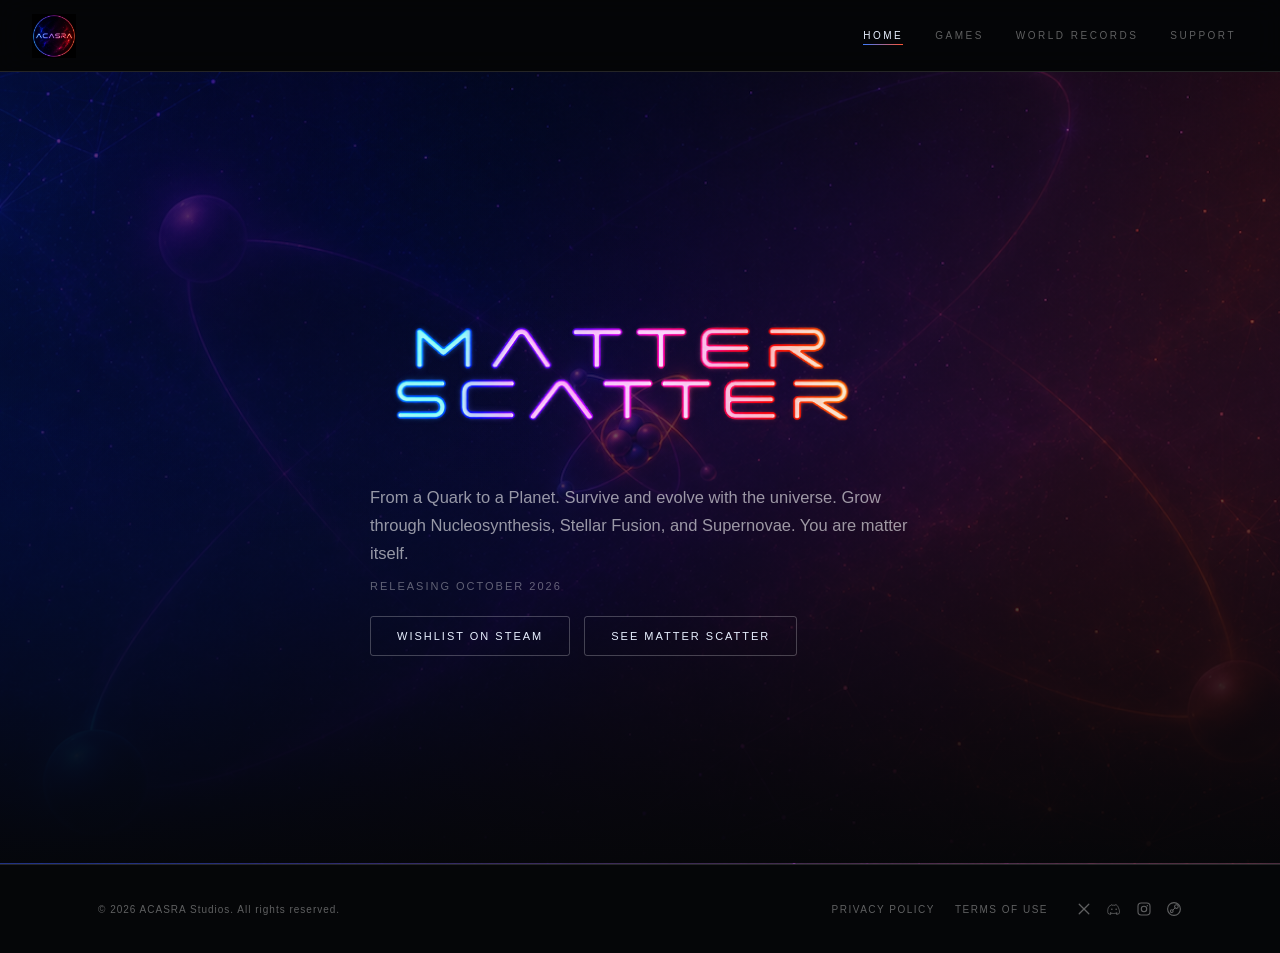
==== commit 992658a6: "Add files via upload" ====
--- a/index.html
+++ b/index.html
@@ -3,7 +3,7 @@
 <head>
 <meta charset="UTF-8">
 <meta name="viewport" content="width=device-width, initial-scale=1">
-<title>ACASRA Studios — Independent Game Studio</title>
+<title>ACASRA Studios: Independent Game Studio</title>
 <meta name="description" content="From a Quark to a Planet. Matter Scatter is an indie game where you play as matter itself, growing through the real timeline of the universe.">
 <link rel="icon" href="assets/img/icon.png">
 <link rel="stylesheet" href="assets/css/style.css">
@@ -33,19 +33,6 @@
       <div class="btn-row">
         <a class="btn" href="https://store.steampowered.com/app/5090750/" target="_blank" rel="noopener">Wishlist on Steam</a>
         <a class="btn" href="matter-scatter.html">See Matter Scatter</a>
-      </div>
-    </div>
-  </section>
-
-  <!-- Section 2 — the real Steam "About This Game" copy, not a rewrite -->
-  <section class="tight alt">
-    <div class="wrap">
-      <div class="eyebrow">About the game</div>
-      <h2>Matter Scatter</h2>
-      <p class="lede" style="margin-bottom:14px;">In MATTER SCATTER, you play as matter itself — surviving and evolving through the real history of the universe, from the earliest quark-gluon plasma to a fully formed planet.</p>
-      <p>Every phase has its own hazards — photons, antimatter, gamma rays, rogue black holes. Surviving means actually understanding what you're made of at every step. MATTER SCATTER is based on real physics. Learn it to play it.</p>
-      <div class="btn-row">
-        <a class="btn" href="matter-scatter.html">Full details</a>
       </div>
     </div>
   </section>
